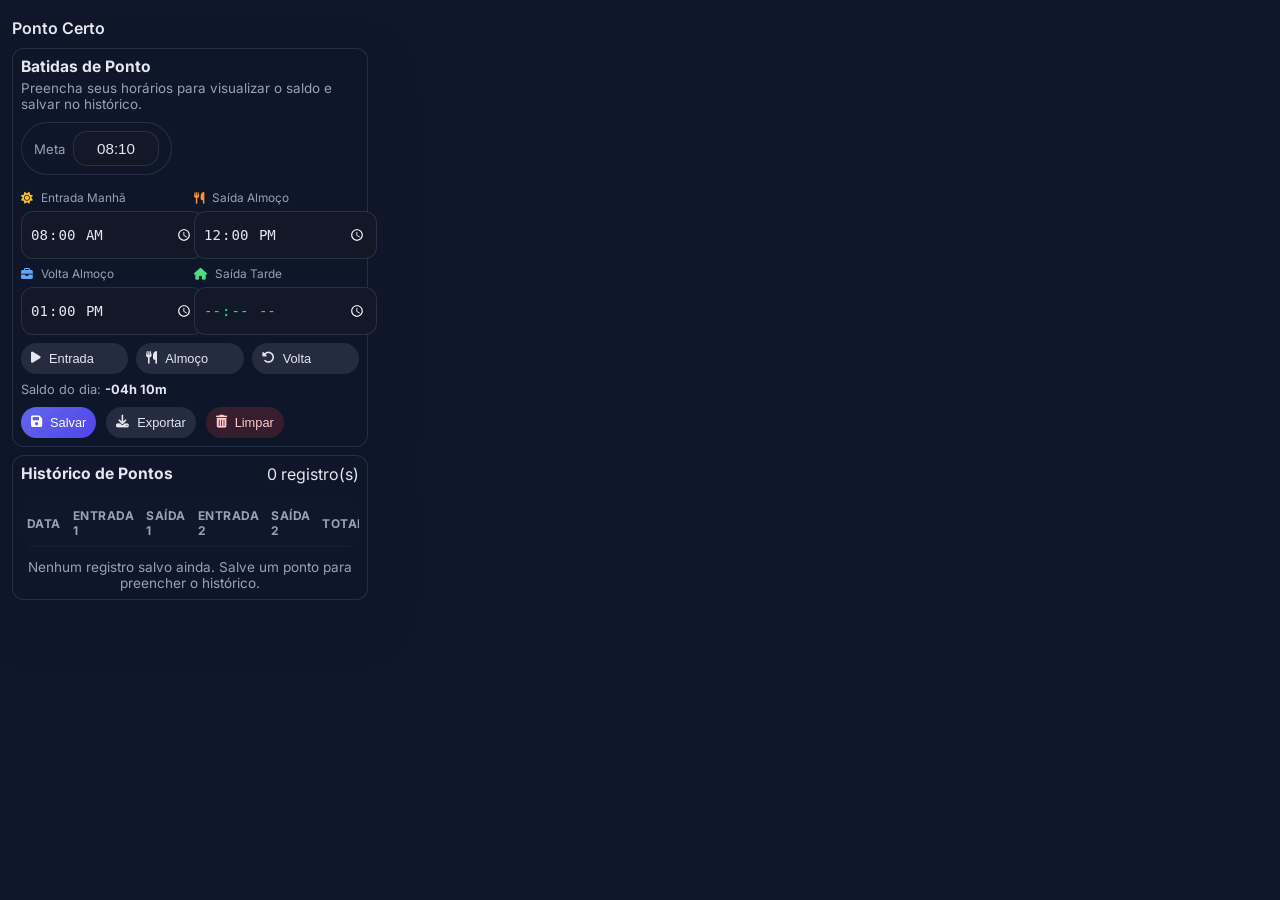
==== extension/popup/popup.html @ e66420e6 "Atualiza IDs de elementos no popup para nomenclatura mais clara e consistente; ajusta estilos para m" ====
<!DOCTYPE html>
<html lang="pt-BR" class="dark">
<head>
    <meta charset="UTF-8">
    <meta name="viewport" content="width=device-width, initial-scale=1.0">
    <title>Ponto Certo Popup</title>
    <link rel="stylesheet" href="../../shared/css/style.css">
    <link rel="stylesheet" href="popup.css">
    <link rel="stylesheet" href="https://cdnjs.cloudflare.com/ajax/libs/font-awesome/6.4.0/css/all.min.css">
</head>
<body>
    <div class="popup-shell">
        <header class="popup-header">
            <h1>Ponto Certo</h1>
        </header>

        <section class="popup-card">
            <div class="card-header">
                <div>
                    <h2>Batidas de Ponto</h2>
                    <p>Preencha seus horários para visualizar o saldo e salvar no histórico.</p>
                </div>
                <div class="field-pill">
                    <span>Meta</span>
                    <input type="text" id="input-target-work-hours" value="08:10" class="input-small">
                </div>
            </div>

            <div class="field-grid">
                <div class="field-group">
                    <label><i class="fa-solid fa-sun icon-yellow"></i> Entrada Manhã</label>
                    <input type="time" id="input-entrada-manha" class="input-field">
                </div>
                <div class="field-group">
                    <label><i class="fa-solid fa-utensils icon-orange"></i> Saída Almoço</label>
                    <input type="time" id="input-saida-almoco" class="input-field">
                </div>
                <div class="field-group">
                    <label><i class="fa-solid fa-briefcase icon-blue"></i> Volta Almoço</label>
                    <input type="time" id="input-volta-almoco" class="input-field">
                </div>
                <div class="field-group">
                    <label><i class="fa-solid fa-house icon-green"></i> Saída Tarde</label>
                    <input type="time" id="input-saida-tarde" placeholder="Automático" class="input-field input-accent">
                </div>
            </div>

            <div class="quick-actions">
                <button id="btn-entrada" type="button" class="btn-secondary"><i class="fa-solid fa-play"></i>Entrada</button>
                <button id="btn-almoco" type="button" class="btn-secondary"><i class="fa-solid fa-utensils"></i>Almoço</button>
                <button id="btn-volta" type="button" class="btn-secondary"><i class="fa-solid fa-rotate-left"></i>Volta</button>
            </div>

            <div class="action-row">
                <div class="summary-row">Saldo do dia: <strong id="hours-balance">00:00</strong></div>
                <div class="button-group">
                    <button id="btn-salvar" type="button" class="btn-primary"><i class="fa-solid fa-floppy-disk"></i>Salvar</button>
                    <button id="btn-export" type="button" class="btn-secondary"><i class="fa-solid fa-download"></i>Exportar</button>
                    <button id="btn-limpar" type="button" class="btn-danger"><i class="fa-solid fa-trash-can"></i>Limpar</button>
                </div>
            </div>
        </section>

        <section class="popup-card">
            <div class="card-header">
                <h2>Histórico de Pontos</h2>
                <span id="history-count">0 registro(s)</span>
            </div>

            <div class="table-wrapper">
                <table class="history-table">
                    <thead>
                        <tr>
                            <th>Data</th>
                            <th>Entrada 1</th>
                            <th>Saída 1</th>
                            <th>Entrada 2</th>
                            <th>Saída 2</th>
                            <th>Total</th>
                            <th>Ação</th>
                        </tr>
                    </thead>
                    <tbody id="history-table-body">
                        <!-- Populado dinamicamente -->
                    </tbody>
                </table>
            </div>
            <div id="history-empty-msg" class="empty-msg">Nenhum registro salvo ainda. Salve um ponto para preencher o histórico.</div>
        </section>

        <div id="toast-container" class="toast-container"></div>
    </div>

    <script type="module" src="app_logic.js"></script>
</body>
</html>
---- shared/css/style.css ----
@import url('https://fonts.googleapis.com/css2?family=Inter:wght@300;400;500;600;700&display=swap');

body { font-family: 'Inter', sans-serif; }
.glass { background: rgba(255, 255, 255, 0.05); backdrop-filter: blur(10px); }
.glass-light { background: rgba(255, 255, 255, 0.85); backdrop-filter: blur(10px); }
---- extension/popup/popup.css ----
:root {
  color-scheme: dark;
  --bg: #0f172a;
  --card: rgba(15, 23, 42, 0.96);
  --card-border: rgba(148, 163, 184, 0.18);
  --surface: #111827;
  --text: #e2e8f0;
  --muted: #94a3b8;
  --primary: #6366f1;
  --primary-strong: #4f46e5;
  --success: #22c55e;
  --warning: #f59e0b;
  --danger: #ef4444;
  --border: rgba(148, 163, 184, 0.18);
  --shadow: 0 20px 50px rgba(15, 23, 42, 0.35);
}

html,
body {
  margin: 0;
  min-height: 100%;
  background: var(--bg);
  color: var(--text);
  font-family: 'Inter', sans-serif;
}

body {
  width: 380px;
  box-sizing: border-box;
  padding: 12px;
}

.popup-shell {
  width: 100%;
  padding: 0;
  box-sizing: border-box;
}

.popup-header {
  display: flex;
  align-items: center;
  gap: 8px;
  margin: 6px 0 10px 0;
}

.popup-header h1 {
  margin: 0;
  font-size: 1rem;
  font-weight: 600;
}

.popup-card {
  background: var(--card);
  border: 1px solid var(--card-border);
  border-radius: 12px;
  padding: 8px;
  box-shadow: var(--shadow);
  margin-bottom: 8px;
}

.card-header {
  display: flex;
  flex-wrap: wrap;
  justify-content: space-between;
  gap: 10px;
  align-items: flex-start;
  margin-bottom: 16px;
}

.card-header h2 {
  margin: 0;
  font-size: 0.98rem;
}

.card-header p {
  margin: 4px 0 0;
  color: var(--muted);
  font-size: 0.84rem;
}

.field-pill {
  display: inline-flex;
  align-items: center;
  gap: 8px;
  background: rgba(15, 23, 42, 0.85);
  border: 1px solid var(--border);
  border-radius: 999px;
  padding: 8px 12px;
}

.field-pill span {
  color: var(--muted);
  font-size: 0.82rem;
}

.input-small {
  width: 64px;
  min-width: 64px;
  border-radius: 14px;
  border: 1px solid var(--border);
  background: var(--surface);
  color: var(--text);
  padding: 8px 10px;
  text-align: center;
  font-size: 0.95rem;
}

.field-grid {
  display: grid;
  grid-template-columns: repeat(2, minmax(0, 1fr));
  gap: 8px;
  margin-bottom: 8px;
}

.field-group {
  display: flex;
  flex-direction: column;
  gap: 6px;
}

.field-group label {
  display: inline-flex;
  align-items: center;
  gap: 8px;
  font-size: 0.74rem;
  color: var(--muted);
}

.input-field {
  width: 100%;
  border-radius: 12px;
  border: 1px solid var(--border);
  background: var(--surface);
  color: var(--text);
  padding: 6px 8px;
  font-size: 0.88rem;
  height: 34px;
}

.input-field:focus {
  outline: none;
  box-shadow: 0 0 0 2px rgba(99, 102, 241, 0.22);
  border-color: rgba(99, 102, 241, 0.4);
}

.input-accent {
  color: #34d399;
}

.icon-yellow {
  color: #fbbf24;
}

.icon-orange {
  color: #fb923c;
}

.icon-blue {
  color: #60a5fa;
}

.icon-green {
  color: #4ade80;
}

.quick-actions {
  display: grid;
  grid-template-columns: repeat(3, minmax(0, 1fr));
  gap: 8px;
  margin-bottom: 8px;
}

@media (max-width: 340px) {
  .quick-actions {
    grid-template-columns: 1fr;
  }
}

.action-row {
  display: flex;
  flex-wrap: wrap;
  justify-content: space-between;
  align-items: center;
  gap: 10px;
}

.button-group {
  display: flex;
  flex-wrap: wrap;
  gap: 10px;
}

button {
  border: 0;
  cursor: pointer;
  border-radius: 16px;
  font-size: 0.8rem;
  display: inline-flex;
  align-items: center;
  gap: 8px;
  padding: 8px 10px;
}

.btn-primary {
  background: linear-gradient(135deg, var(--primary), var(--primary-strong));
  color: white;
}

.btn-secondary {
  background: rgba(148, 163, 184, 0.16);
  color: var(--text);
}

.btn-danger {
  background: rgba(239, 68, 68, 0.18);
  color: #fecaca;
}

.btn-primary:hover,
.btn-secondary:hover,
.btn-danger:hover {
  opacity: 0.95;
}

.summary-row {
  color: var(--muted);
  font-size: 0.8rem;
}

.summary-row strong {
  color: var(--text);
}

.table-wrapper {
  overflow-x: auto;
  border-radius: 12px;
  margin-top: 6px;
}

.history-table {
  width: 100%;
  border-collapse: collapse;
  min-width: 100%;
}

.history-table th,
.history-table td {
  padding: 8px 6px;
  border-bottom: 1px solid rgba(148, 163, 184, 0.08);
  text-align: left;
  font-size: 0.75rem;
}

.history-table thead {
  background: rgba(15, 23, 42, 0.96);
}

.history-table th {
  color: var(--muted);
  text-transform: uppercase;
  letter-spacing: 0.04em;
}

.history-table tbody tr:hover {
  background: rgba(71, 85, 105, 0.14);
}

.delete-button {
  background: transparent;
  color: #fca5a5;
  padding: 8px;
  border-radius: 12px;
}

.empty-msg {
  margin-top: 12px;
  color: var(--muted);
  font-size: 0.85rem;
  text-align: center;
}

.hidden {
  display: none !important;
}

.toast-container {
  position: fixed;
  right: 16px;
  bottom: 16px;
  display: flex;
  flex-direction: column;
  gap: 10px;
  z-index: 999;
  pointer-events: none;
}

.toast {
  display: inline-flex;
  align-items: center;
  gap: 8px;
  background: rgba(15, 23, 42, 0.95);
  border: 1px solid rgba(148, 163, 184, 0.16);
  padding: 12px 14px;
  border-radius: 18px;
  color: var(--text);
  transform: translateY(10px);
  opacity: 0;
  transition: opacity 170ms ease, transform 170ms ease;
}

.toast-show {
  opacity: 1;
  transform: translateY(0);
}

.toast-icon {
  color: var(--primary);
}
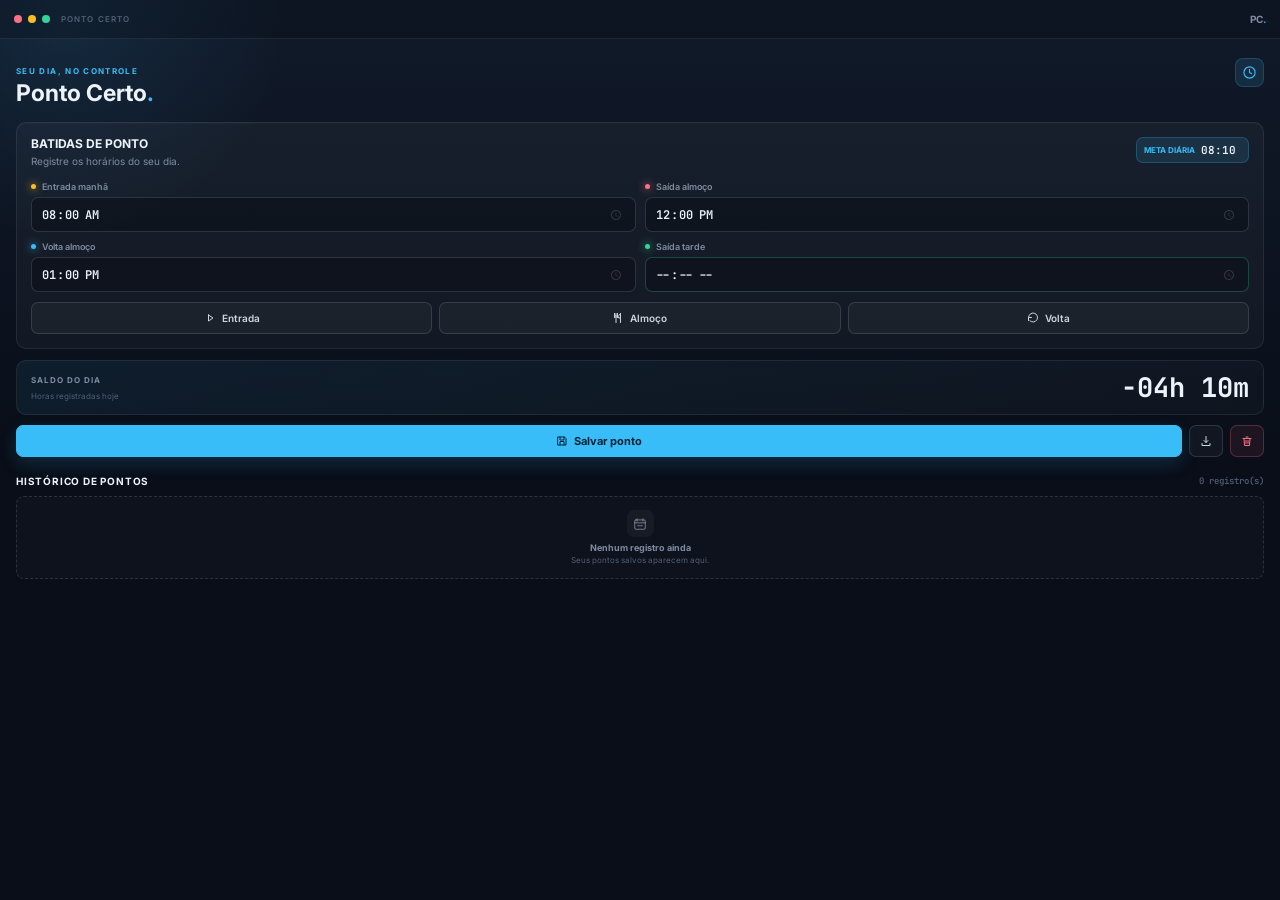
==== commit e35eb842: ""style(popup): redesenha interface do popup com tema escuro moderno - Moderniza tipografia utilizand" ====
--- a/extension/popup/popup.html
+++ b/extension/popup/popup.html
@@ -1,96 +1,95 @@
 <!DOCTYPE html>
 <html lang="pt-BR" class="dark">
 <head>
-    <meta charset="UTF-8">
-    <meta name="viewport" content="width=device-width, initial-scale=1.0">
-    <title>Ponto Certo Popup</title>
-    <link rel="stylesheet" href="../../shared/css/style.css">
-    <link rel="stylesheet" href="popup.css">
-    <link rel="stylesheet" href="https://cdnjs.cloudflare.com/ajax/libs/font-awesome/6.4.0/css/all.min.css">
+  <meta charset="UTF-8">
+  <meta name="viewport" content="width=device-width, initial-scale=1.0">
+  <title>Ponto Certo Popup</title>
+  <link rel="stylesheet" href="popup.css">
 </head>
 <body>
-    <div class="popup-shell">
-        <header class="popup-header">
-            <h1>Ponto Certo</h1>
-        </header>
-
-        <section class="popup-card">
-            <div class="card-header">
-                <div>
-                    <h2>Batidas de Ponto</h2>
-                    <p>Preencha seus horários para visualizar o saldo e salvar no histórico.</p>
-                </div>
-                <div class="field-pill">
-                    <span>Meta</span>
-                    <input type="text" id="input-target-work-hours" value="08:10" class="input-small">
-                </div>
-            </div>
-
-            <div class="field-grid">
-                <div class="field-group">
-                    <label><i class="fa-solid fa-sun icon-yellow"></i> Entrada Manhã</label>
-                    <input type="time" id="input-entrada-manha" class="input-field">
-                </div>
-                <div class="field-group">
-                    <label><i class="fa-solid fa-utensils icon-orange"></i> Saída Almoço</label>
-                    <input type="time" id="input-saida-almoco" class="input-field">
-                </div>
-                <div class="field-group">
-                    <label><i class="fa-solid fa-briefcase icon-blue"></i> Volta Almoço</label>
-                    <input type="time" id="input-volta-almoco" class="input-field">
-                </div>
-                <div class="field-group">
-                    <label><i class="fa-solid fa-house icon-green"></i> Saída Tarde</label>
-                    <input type="time" id="input-saida-tarde" placeholder="Automático" class="input-field input-accent">
-                </div>
-            </div>
-
-            <div class="quick-actions">
-                <button id="btn-entrada" type="button" class="btn-secondary"><i class="fa-solid fa-play"></i>Entrada</button>
-                <button id="btn-almoco" type="button" class="btn-secondary"><i class="fa-solid fa-utensils"></i>Almoço</button>
-                <button id="btn-volta" type="button" class="btn-secondary"><i class="fa-solid fa-rotate-left"></i>Volta</button>
-            </div>
-
-            <div class="action-row">
-                <div class="summary-row">Saldo do dia: <strong id="hours-balance">00:00</strong></div>
-                <div class="button-group">
-                    <button id="btn-salvar" type="button" class="btn-primary"><i class="fa-solid fa-floppy-disk"></i>Salvar</button>
-                    <button id="btn-export" type="button" class="btn-secondary"><i class="fa-solid fa-download"></i>Exportar</button>
-                    <button id="btn-limpar" type="button" class="btn-danger"><i class="fa-solid fa-trash-can"></i>Limpar</button>
-                </div>
-            </div>
-        </section>
-
-        <section class="popup-card">
-            <div class="card-header">
-                <h2>Histórico de Pontos</h2>
-                <span id="history-count">0 registro(s)</span>
-            </div>
-
-            <div class="table-wrapper">
-                <table class="history-table">
-                    <thead>
-                        <tr>
-                            <th>Data</th>
-                            <th>Entrada 1</th>
-                            <th>Saída 1</th>
-                            <th>Entrada 2</th>
-                            <th>Saída 2</th>
-                            <th>Total</th>
-                            <th>Ação</th>
-                        </tr>
-                    </thead>
-                    <tbody id="history-table-body">
-                        <!-- Populado dinamicamente -->
-                    </tbody>
-                </table>
-            </div>
-            <div id="history-empty-msg" class="empty-msg">Nenhum registro salvo ainda. Salve um ponto para preencher o histórico.</div>
-        </section>
-
-        <div id="toast-container" class="toast-container"></div>
+  <div class="popup-shell">
+    <div class="window-bar" aria-hidden="true">
+      <span class="window-dot dot-red"></span><span class="window-dot dot-amber"></span><span class="window-dot dot-green"></span>
+      <span class="window-caption">PONTO CERTO</span>
+      <span class="window-mark">PC<span class="mark-dot">.</span></span>
     </div>
 
-    <script type="module" src="app_logic.js"></script>
+    <div class="popup-content">
+      <header class="popup-header">
+        <div>
+          <span class="eyebrow">SEU DIA, NO CONTROLE</span>
+          <h1>Ponto Certo<span class="heading-period">.</span></h1>
+        </div>
+        <span class="header-symbol" aria-hidden="true"><svg viewBox="0 0 24 24" fill="none" stroke="currentColor" stroke-width="1.8" stroke-linecap="round" stroke-linejoin="round"><circle cx="12" cy="12" r="9"/><path d="M12 7v5l3.5 2"/></svg></span>
+      </header>
+
+      <section class="popup-card" aria-labelledby="punch-title">
+        <div class="card-header">
+          <div>
+            <h2 id="punch-title">Batidas de ponto</h2>
+            <p>Registre os horários do seu dia.</p>
+          </div>
+          <label class="field-pill" for="input-target-work-hours">
+            <span>Meta diária</span>
+            <input type="text" id="input-target-work-hours" value="08:10" class="input-small" inputmode="numeric" aria-label="Meta diária em horas e minutos">
+          </label>
+        </div>
+
+        <div class="field-grid">
+          <div class="field-group">
+            <label for="input-entrada-manha"><span class="field-indicator indicator-amber"></span>Entrada manhã</label>
+            <input type="time" id="input-entrada-manha" class="input-field">
+          </div>
+          <div class="field-group">
+            <label for="input-saida-almoco"><span class="field-indicator indicator-coral"></span>Saída almoço</label>
+            <input type="time" id="input-saida-almoco" class="input-field">
+          </div>
+          <div class="field-group">
+            <label for="input-volta-almoco"><span class="field-indicator indicator-blue"></span>Volta almoço</label>
+            <input type="time" id="input-volta-almoco" class="input-field">
+          </div>
+          <div class="field-group">
+            <label for="input-saida-tarde"><span class="field-indicator indicator-green"></span>Saída tarde</label>
+            <input type="time" id="input-saida-tarde" placeholder="Automático" class="input-field input-accent">
+          </div>
+        </div>
+
+        <div class="quick-actions" aria-label="Registrar horário atual">
+          <button id="btn-entrada" type="button" class="btn-secondary"><svg viewBox="0 0 24 24" fill="none" stroke="currentColor" stroke-width="2" stroke-linecap="round" stroke-linejoin="round" aria-hidden="true"><path d="m9 6 9 6-9 6V6Z"/></svg>Entrada</button>
+          <button id="btn-almoco" type="button" class="btn-secondary"><svg viewBox="0 0 24 24" fill="none" stroke="currentColor" stroke-width="2" stroke-linecap="round" stroke-linejoin="round" aria-hidden="true"><path d="M5 3v8M8 3v8M11 3v8M5 8h6M8 11v10M17 3v18M17 3c-3 2-4 5-4 9h4"/></svg>Almoço</button>
+          <button id="btn-volta" type="button" class="btn-secondary"><svg viewBox="0 0 24 24" fill="none" stroke="currentColor" stroke-width="2" stroke-linecap="round" stroke-linejoin="round" aria-hidden="true"><path d="M3 11a9 9 0 1 1 2.6 6.4M3 17v-6h6"/></svg>Volta</button>
+        </div>
+      </section>
+
+      <div class="action-row">
+        <div class="summary-row"><span>SALDO DO DIA</span><strong id="hours-balance">00:00</strong><span class="balance-caption">Horas registradas hoje</span></div>
+        <div class="button-group">
+          <button id="btn-salvar" type="button" class="btn-primary"><svg viewBox="0 0 24 24" fill="none" stroke="currentColor" stroke-width="2" stroke-linecap="round" stroke-linejoin="round" aria-hidden="true"><path d="M4 4h13l3 3v13H4zM8 4v6h8V4M8 20v-7h8v7"/></svg>Salvar ponto</button>
+          <button id="btn-export" type="button" class="btn-secondary" title="Exportar histórico" aria-label="Exportar histórico"><svg viewBox="0 0 24 24" fill="none" stroke="currentColor" stroke-width="2" stroke-linecap="round" stroke-linejoin="round" aria-hidden="true"><path d="M12 3v12m-4-4 4 4 4-4M4 17v4h16v-4"/></svg></button>
+          <button id="btn-limpar" type="button" class="btn-danger" title="Limpar horários" aria-label="Limpar horários"><svg viewBox="0 0 24 24" fill="none" stroke="currentColor" stroke-width="2" stroke-linecap="round" stroke-linejoin="round" aria-hidden="true"><path d="M4 7h16M10 4h4m-8 3 1 14h10l1-14M10 11v6m4-6v6"/></svg></button>
+        </div>
+      </div>
+
+      <section class="history-section" aria-labelledby="history-title">
+        <div class="card-header history-header">
+          <h2 id="history-title">Histórico de pontos</h2>
+          <span id="history-count">0 registro(s)</span>
+        </div>
+        <div class="table-wrapper">
+          <table class="history-table">
+            <thead><tr><th>Data</th><th>Entrada 1</th><th>Saída 1</th><th>Entrada 2</th><th>Saída 2</th><th>Total</th><th>Ação</th></tr></thead>
+            <tbody id="history-table-body"><!-- Populado dinamicamente --></tbody>
+          </table>
+        </div>
+        <div id="history-empty-msg" class="empty-msg">
+          <span class="empty-icon" aria-hidden="true"><svg viewBox="0 0 24 24" fill="none" stroke="currentColor" stroke-width="1.5" stroke-linecap="round" stroke-linejoin="round"><rect x="3" y="5" width="18" height="16" rx="2"/><path d="M7 3v4M17 3v4M3 10h18M8 15h8"/></svg></span>
+          <strong>Nenhum registro ainda</strong>
+          <span>Seus pontos salvos aparecem aqui.</span>
+        </div>
+      </section>
+    </div>
+    <div id="toast-container" class="toast-container" role="status" aria-live="polite"></div>
+  </div>
+  <script type="module" src="app_logic.js"></script>
 </body>
-</html>
+</html>
--- a/extension/popup/popup.css
+++ b/extension/popup/popup.css
@@ -1,318 +1,149 @@
+@import url("https://fonts.googleapis.com/css2?family=Inter:wght@400;500;600;700&family=JetBrains+Mono:wght@500;600;700&display=swap");
+
 :root {
+  --bg: #090e18;
+  --surface: #101827;
+  --surface-raised: #172133;
+  --surface-soft: rgba(255, 255, 255, 0.035);
+  --line: rgba(148, 163, 184, 0.13);
+  --line-strong: rgba(148, 163, 184, 0.22);
+  --text: #edf3fa;
+  --muted: #7f8ca2;
+  --subtle: #526077;
+  --blue: #38bdf8;
+  --blue-soft: rgba(56, 189, 248, 0.12);
+  --green: #34d399;
+  --amber: #fbbf24;
+  --coral: #fb7185;
+  --danger: #fb7185;
   color-scheme: dark;
-  --bg: #0f172a;
-  --card: rgba(15, 23, 42, 0.96);
-  --card-border: rgba(148, 163, 184, 0.18);
-  --surface: #111827;
-  --text: #e2e8f0;
-  --muted: #94a3b8;
-  --primary: #6366f1;
-  --primary-strong: #4f46e5;
-  --success: #22c55e;
-  --warning: #f59e0b;
-  --danger: #ef4444;
-  --border: rgba(148, 163, 184, 0.18);
-  --shadow: 0 20px 50px rgba(15, 23, 42, 0.35);
 }
 
-html,
+* { box-sizing: border-box; }
+
+html, body { margin: 0; width: 100%; min-width: 360px; min-height: 100%; }
+
 body {
-  margin: 0;
-  min-height: 100%;
+  font-family: "Inter", sans-serif;
+  color: var(--text);
   background: var(--bg);
-  color: var(--text);
-  font-family: 'Inter', sans-serif;
+  -webkit-font-smoothing: antialiased;
 }
 
-body {
-  width: 380px;
-  box-sizing: border-box;
-  padding: 12px;
+button, input { font: inherit; }
+button { cursor: pointer; }
+
+.popup-shell {
+  position: relative;
+  min-height: 100vh;
+  overflow: hidden;
+  background:
+    radial-gradient(400px circle at 5% 2%, rgba(56, 189, 248, 0.1), transparent 55%),
+    linear-gradient(180deg, #111a2a 0%, var(--bg) 52%);
 }
 
-.popup-shell {
-  width: 100%;
-  padding: 0;
-  box-sizing: border-box;
+.window-bar {
+  height: 39px;
+  display: flex;
+  align-items: center;
+  gap: 6px;
+  padding: 0 14px;
+  border-bottom: 1px solid var(--line);
+  background: rgba(5, 9, 16, 0.28);
 }
 
-.popup-header {
-  display: flex;
-  align-items: center;
-  gap: 8px;
-  margin: 6px 0 10px 0;
+.window-dot { width: 8px; height: 8px; border-radius: 50%; }
+.dot-red { background: var(--coral); }
+.dot-amber { background: var(--amber); }
+.dot-green { background: var(--green); }
+.window-caption { margin-left: 5px; color: var(--subtle); font: 600 8px/1 "Inter", sans-serif; letter-spacing: 0.14em; }
+.window-mark { margin-left: auto; color: var(--muted); font: 700 10px/1 "Inter", sans-serif; }
+.mark-dot, .heading-period { color: var(--blue); }
+
+.popup-content { padding: 19px 16px 17px; }
+
+.popup-header { display: flex; align-items: flex-start; justify-content: space-between; margin-bottom: 17px; }
+.eyebrow { color: var(--blue); font-size: 8px; font-weight: 700; letter-spacing: 0.17em; }
+.popup-header h1 { margin: 4px 0 0; font-size: 23px; line-height: 1; letter-spacing: 0; }
+.header-symbol { display: grid; place-items: center; width: 29px; height: 29px; color: var(--blue); border: 1px solid rgba(56, 189, 248, 0.2); border-radius: 8px; background: var(--blue-soft); }
+.header-symbol svg { width: 15px; height: 15px; }
+
+.popup-card {
+  padding: 14px;
+  border: 1px solid var(--line);
+  border-radius: 10px;
+  background: var(--surface-soft);
+  box-shadow: inset 0 1px rgba(255, 255, 255, 0.025);
 }
 
-.popup-header h1 {
-  margin: 0;
-  font-size: 1rem;
-  font-weight: 600;
-}
+.card-header { display: flex; justify-content: space-between; align-items: flex-start; gap: 12px; }
+.card-header h2 { margin: 0; font-size: 12px; line-height: 1.2; letter-spacing: 0; text-transform: uppercase; }
+.card-header p { margin: 4px 0 0; color: var(--muted); font-size: 10px; }
 
-.popup-card {
-  background: var(--card);
-  border: 1px solid var(--card-border);
-  border-radius: 12px;
-  padding: 8px;
-  box-shadow: var(--shadow);
-  margin-bottom: 8px;
-}
+.field-pill { display: grid; grid-template-columns: auto auto; align-items: center; gap: 6px; padding: 5px 7px; border: 1px solid rgba(56, 189, 248, 0.24); border-radius: 7px; background: var(--blue-soft); }
+.field-pill span { color: var(--blue); font-size: 8px; font-weight: 700; text-transform: uppercase; }
+.input-small { width: 40px; padding: 0; border: 0; outline: 0; color: var(--text); background: transparent; font: 600 11px/1 "JetBrains Mono", monospace; }
 
-.card-header {
-  display: flex;
-  flex-wrap: wrap;
-  justify-content: space-between;
-  gap: 10px;
-  align-items: flex-start;
-  margin-bottom: 16px;
-}
-
-.card-header h2 {
-  margin: 0;
-  font-size: 0.98rem;
-}
-
-.card-header p {
-  margin: 4px 0 0;
-  color: var(--muted);
-  font-size: 0.84rem;
-}
-
-.field-pill {
-  display: inline-flex;
-  align-items: center;
-  gap: 8px;
-  background: rgba(15, 23, 42, 0.85);
-  border: 1px solid var(--border);
-  border-radius: 999px;
-  padding: 8px 12px;
-}
-
-.field-pill span {
-  color: var(--muted);
-  font-size: 0.82rem;
-}
-
-.input-small {
-  width: 64px;
-  min-width: 64px;
-  border-radius: 14px;
-  border: 1px solid var(--border);
-  background: var(--surface);
-  color: var(--text);
-  padding: 8px 10px;
-  text-align: center;
-  font-size: 0.95rem;
-}
-
-.field-grid {
-  display: grid;
-  grid-template-columns: repeat(2, minmax(0, 1fr));
-  gap: 8px;
-  margin-bottom: 8px;
-}
-
-.field-group {
-  display: flex;
-  flex-direction: column;
-  gap: 6px;
-}
-
-.field-group label {
-  display: inline-flex;
-  align-items: center;
-  gap: 8px;
-  font-size: 0.74rem;
-  color: var(--muted);
-}
+.field-grid { display: grid; grid-template-columns: 1fr 1fr; gap: 9px; margin-top: 14px; }
+.field-group label { display: flex; align-items: center; gap: 6px; margin-bottom: 5px; color: var(--muted); font-size: 9px; font-weight: 600; }
+.field-indicator { width: 5px; height: 5px; border-radius: 50%; box-shadow: 0 0 8px currentColor; }
+.indicator-amber { color: var(--amber); background: currentColor; }
+.indicator-coral { color: var(--coral); background: currentColor; }
+.indicator-blue { color: var(--blue); background: currentColor; }
+.indicator-green { color: var(--green); background: currentColor; }
 
 .input-field {
   width: 100%;
-  border-radius: 12px;
-  border: 1px solid var(--border);
-  background: var(--surface);
+  height: 35px;
+  padding: 7px 9px;
+  border: 1px solid var(--line-strong);
+  border-radius: 7px;
+  outline: none;
   color: var(--text);
-  padding: 6px 8px;
-  font-size: 0.88rem;
-  height: 34px;
+  background: rgba(3, 7, 14, 0.34);
+  font: 600 12px/1 "JetBrains Mono", monospace;
+  transition: border-color 140ms ease, box-shadow 140ms ease, background 140ms ease;
 }
 
-.input-field:focus {
-  outline: none;
-  box-shadow: 0 0 0 2px rgba(99, 102, 241, 0.22);
-  border-color: rgba(99, 102, 241, 0.4);
-}
+.input-field:focus { border-color: rgba(56, 189, 248, 0.65); background: rgba(56, 189, 248, 0.05); box-shadow: 0 0 0 3px rgba(56, 189, 248, 0.1); }
+.input-accent { border-color: rgba(52, 211, 153, 0.28); }
+.input-field::-webkit-calendar-picker-indicator { filter: invert(0.7); opacity: 0.6; }
 
-.input-accent {
-  color: #34d399;
-}
+.quick-actions { display: grid; grid-template-columns: repeat(3, 1fr); gap: 7px; margin-top: 10px; }
+button { display: inline-flex; align-items: center; justify-content: center; gap: 6px; min-height: 32px; border-radius: 7px; transition: transform 120ms ease, border-color 120ms ease, background 120ms ease; }
+button:active { transform: translateY(1px); }
+button:focus-visible { outline: 2px solid var(--blue); outline-offset: 2px; }
+button svg { width: 12px; height: 12px; flex: none; }
+.btn-secondary { border: 1px solid var(--line-strong); color: #cbd5e1; background: rgba(255, 255, 255, 0.035); font-size: 10px; font-weight: 600; }
+.btn-secondary:hover { border-color: rgba(56, 189, 248, 0.4); background: rgba(56, 189, 248, 0.08); }
 
-.icon-yellow {
-  color: #fbbf24;
-}
+.action-row { display: grid; grid-template-columns: 1fr; gap: 10px; margin: 11px 0 17px; }
+.summary-row { display: grid; grid-template-columns: 1fr auto; align-items: end; padding: 13px 14px; border: 1px solid var(--line); border-radius: 10px; background: linear-gradient(135deg, rgba(56, 189, 248, 0.08), rgba(255, 255, 255, 0.025)); }
+.summary-row > span:first-child { align-self: center; color: var(--muted); font-size: 8px; font-weight: 700; letter-spacing: 0.13em; }
+.summary-row strong { grid-row: span 2; color: var(--text); font: 700 27px/1 "JetBrains Mono", monospace; letter-spacing: 0; }
+.balance-caption { color: var(--subtle); font-size: 8px; margin-top: 3px; }
+.button-group { display: grid; grid-template-columns: 1fr 34px 34px; gap: 7px; }
+.btn-primary { border: 1px solid var(--blue); color: #062238; background: var(--blue); font-size: 11px; font-weight: 700; box-shadow: 0 7px 18px rgba(56, 189, 248, 0.16); }
+.btn-primary:hover { background: #67d0fb; }
+.btn-danger { border: 1px solid rgba(251, 113, 133, 0.25); color: var(--danger); background: rgba(251, 113, 133, 0.08); }
+.btn-danger:hover { background: rgba(251, 113, 133, 0.15); }
 
-.icon-orange {
-  color: #fb923c;
-}
+.history-section { padding-top: 1px; }
+.history-header { align-items: center; margin-bottom: 9px; }
+.history-header h2 { font-size: 10px; letter-spacing: 0.08em; }
+.history-header span { color: var(--subtle); font: 500 9px/1 "JetBrains Mono", monospace; }
+.table-wrapper { max-width: 100%; overflow-x: auto; border-radius: 7px; }
+.history-table { width: 100%; border-collapse: collapse; font-size: 9px; }
+.history-table th, .history-table td { padding: 7px 5px; border-bottom: 1px solid var(--line); text-align: left; white-space: nowrap; }
+.history-table th { color: var(--subtle); font-weight: 600; }
+.history-table td { color: var(--muted); font-family: "JetBrains Mono", monospace; }
+.history-table tbody:empty, .history-table:has(tbody:empty) thead { display: none; }
 
-.icon-blue {
-  color: #60a5fa;
-}
+.empty-msg { display: flex; flex-direction: column; align-items: center; padding: 13px; border: 1px dashed var(--line-strong); border-radius: 8px; color: var(--subtle); background: rgba(255, 255, 255, 0.018); text-align: center; }
+.empty-icon { display: grid; place-items: center; width: 27px; height: 27px; margin-bottom: 5px; border-radius: 7px; color: var(--muted); background: rgba(255, 255, 255, 0.04); }
+.empty-icon svg { width: 14px; height: 14px; }
+.empty-msg strong { color: var(--muted); font-size: 9px; }
+.empty-msg > span:last-child { margin-top: 2px; font-size: 8px; }
+.toast-container { position: fixed; z-index: 10; right: 12px; bottom: 12px; left: 12px; }
 
-.icon-green {
-  color: #4ade80;
-}
-
-.quick-actions {
-  display: grid;
-  grid-template-columns: repeat(3, minmax(0, 1fr));
-  gap: 8px;
-  margin-bottom: 8px;
-}
-
-@media (max-width: 340px) {
-  .quick-actions {
-    grid-template-columns: 1fr;
-  }
-}
-
-.action-row {
-  display: flex;
-  flex-wrap: wrap;
-  justify-content: space-between;
-  align-items: center;
-  gap: 10px;
-}
-
-.button-group {
-  display: flex;
-  flex-wrap: wrap;
-  gap: 10px;
-}
-
-button {
-  border: 0;
-  cursor: pointer;
-  border-radius: 16px;
-  font-size: 0.8rem;
-  display: inline-flex;
-  align-items: center;
-  gap: 8px;
-  padding: 8px 10px;
-}
-
-.btn-primary {
-  background: linear-gradient(135deg, var(--primary), var(--primary-strong));
-  color: white;
-}
-
-.btn-secondary {
-  background: rgba(148, 163, 184, 0.16);
-  color: var(--text);
-}
-
-.btn-danger {
-  background: rgba(239, 68, 68, 0.18);
-  color: #fecaca;
-}
-
-.btn-primary:hover,
-.btn-secondary:hover,
-.btn-danger:hover {
-  opacity: 0.95;
-}
-
-.summary-row {
-  color: var(--muted);
-  font-size: 0.8rem;
-}
-
-.summary-row strong {
-  color: var(--text);
-}
-
-.table-wrapper {
-  overflow-x: auto;
-  border-radius: 12px;
-  margin-top: 6px;
-}
-
-.history-table {
-  width: 100%;
-  border-collapse: collapse;
-  min-width: 100%;
-}
-
-.history-table th,
-.history-table td {
-  padding: 8px 6px;
-  border-bottom: 1px solid rgba(148, 163, 184, 0.08);
-  text-align: left;
-  font-size: 0.75rem;
-}
-
-.history-table thead {
-  background: rgba(15, 23, 42, 0.96);
-}
-
-.history-table th {
-  color: var(--muted);
-  text-transform: uppercase;
-  letter-spacing: 0.04em;
-}
-
-.history-table tbody tr:hover {
-  background: rgba(71, 85, 105, 0.14);
-}
-
-.delete-button {
-  background: transparent;
-  color: #fca5a5;
-  padding: 8px;
-  border-radius: 12px;
-}
-
-.empty-msg {
-  margin-top: 12px;
-  color: var(--muted);
-  font-size: 0.85rem;
-  text-align: center;
-}
-
-.hidden {
-  display: none !important;
-}
-
-.toast-container {
-  position: fixed;
-  right: 16px;
-  bottom: 16px;
-  display: flex;
-  flex-direction: column;
-  gap: 10px;
-  z-index: 999;
-  pointer-events: none;
-}
-
-.toast {
-  display: inline-flex;
-  align-items: center;
-  gap: 8px;
-  background: rgba(15, 23, 42, 0.95);
-  border: 1px solid rgba(148, 163, 184, 0.16);
-  padding: 12px 14px;
-  border-radius: 18px;
-  color: var(--text);
-  transform: translateY(10px);
-  opacity: 0;
-  transition: opacity 170ms ease, transform 170ms ease;
-}
-
-.toast-show {
-  opacity: 1;
-  transform: translateY(0);
-}
-
-.toast-icon {
-  color: var(--primary);
-}
+@media (prefers-reduced-motion: reduce) { * { scroll-behavior: auto !important; transition: none !important; } }
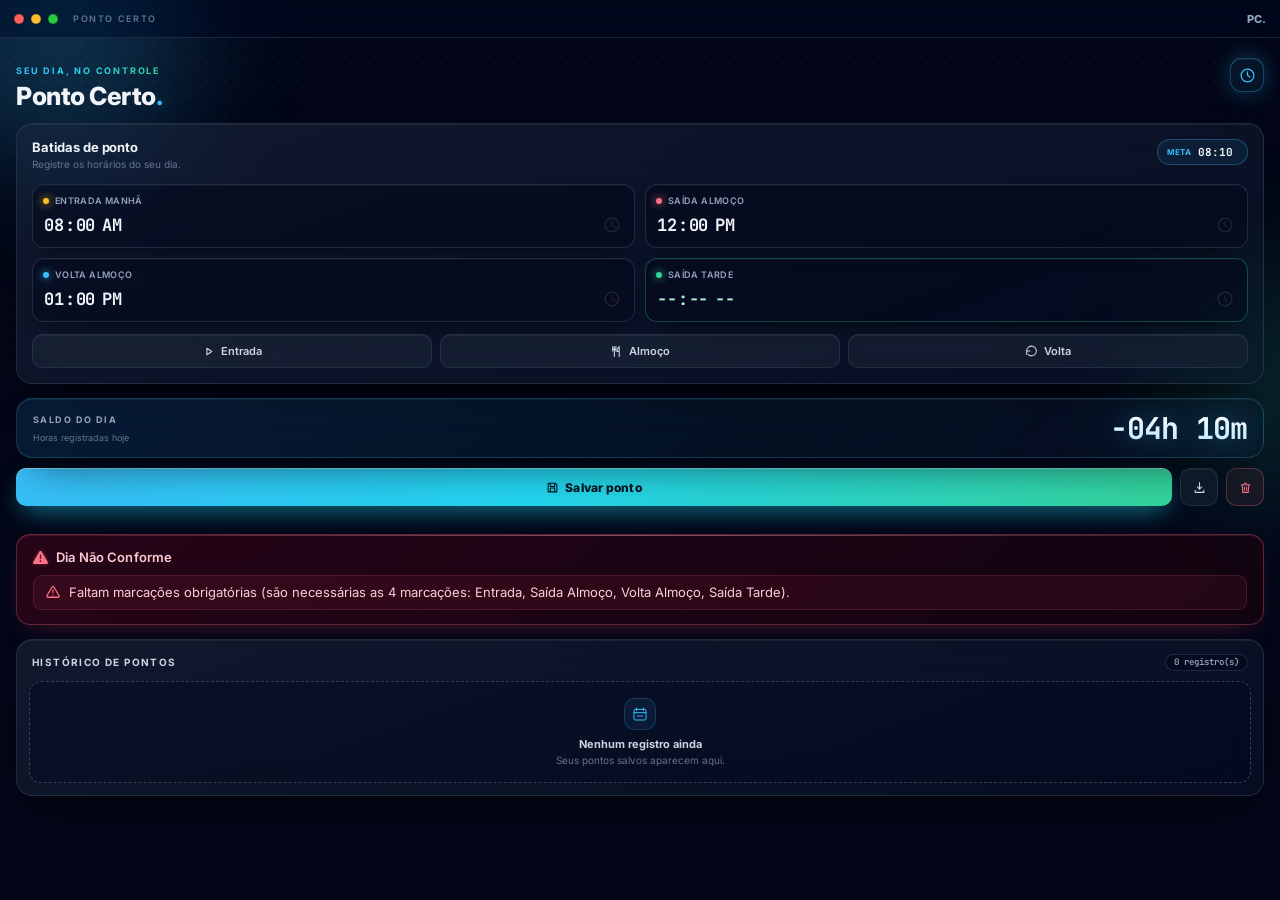
==== commit b42a74fe: "feat: implementa regras de negocio de ponto, ajustes de UI em glassmorphic e meta padrao de 08:00" ====
--- a/extension/popup/popup.html
+++ b/extension/popup/popup.html
@@ -4,10 +4,14 @@
   <meta charset="UTF-8">
   <meta name="viewport" content="width=device-width, initial-scale=1.0">
   <title>Ponto Certo Popup</title>
+  <link rel="stylesheet" href="https://cdnjs.cloudflare.com/ajax/libs/font-awesome/6.5.2/css/all.min.css">
   <link rel="stylesheet" href="popup.css">
 </head>
 <body>
   <div class="popup-shell">
+    <div class="aurora aurora-a" aria-hidden="true"></div>
+    <div class="aurora aurora-b" aria-hidden="true"></div>
+
     <div class="window-bar" aria-hidden="true">
       <span class="window-dot dot-red"></span><span class="window-dot dot-amber"></span><span class="window-dot dot-green"></span>
       <span class="window-caption">PONTO CERTO</span>
@@ -23,32 +27,32 @@
         <span class="header-symbol" aria-hidden="true"><svg viewBox="0 0 24 24" fill="none" stroke="currentColor" stroke-width="1.8" stroke-linecap="round" stroke-linejoin="round"><circle cx="12" cy="12" r="9"/><path d="M12 7v5l3.5 2"/></svg></span>
       </header>
 
-      <section class="popup-card" aria-labelledby="punch-title">
+      <section class="glass-card popup-card" aria-labelledby="punch-title">
         <div class="card-header">
           <div>
             <h2 id="punch-title">Batidas de ponto</h2>
             <p>Registre os horários do seu dia.</p>
           </div>
           <label class="field-pill" for="input-target-work-hours">
-            <span>Meta diária</span>
+            <span>Meta</span>
             <input type="text" id="input-target-work-hours" value="08:10" class="input-small" inputmode="numeric" aria-label="Meta diária em horas e minutos">
           </label>
         </div>
 
         <div class="field-grid">
-          <div class="field-group">
+          <div class="field-group float-tile">
             <label for="input-entrada-manha"><span class="field-indicator indicator-amber"></span>Entrada manhã</label>
             <input type="time" id="input-entrada-manha" class="input-field">
           </div>
-          <div class="field-group">
+          <div class="field-group float-tile">
             <label for="input-saida-almoco"><span class="field-indicator indicator-coral"></span>Saída almoço</label>
             <input type="time" id="input-saida-almoco" class="input-field">
           </div>
-          <div class="field-group">
+          <div class="field-group float-tile">
             <label for="input-volta-almoco"><span class="field-indicator indicator-blue"></span>Volta almoço</label>
             <input type="time" id="input-volta-almoco" class="input-field">
           </div>
-          <div class="field-group">
+          <div class="field-group float-tile tile-accent">
             <label for="input-saida-tarde"><span class="field-indicator indicator-green"></span>Saída tarde</label>
             <input type="time" id="input-saida-tarde" placeholder="Automático" class="input-field input-accent">
           </div>
@@ -62,15 +66,24 @@
       </section>
 
       <div class="action-row">
-        <div class="summary-row"><span>SALDO DO DIA</span><strong id="hours-balance">00:00</strong><span class="balance-caption">Horas registradas hoje</span></div>
+        <div class="glass-card summary-row">
+          <span>SALDO DO DIA</span>
+          <strong id="hours-balance">00:00</strong>
+          <span class="balance-caption">Horas registradas hoje</span>
+        </div>
         <div class="button-group">
           <button id="btn-salvar" type="button" class="btn-primary"><svg viewBox="0 0 24 24" fill="none" stroke="currentColor" stroke-width="2" stroke-linecap="round" stroke-linejoin="round" aria-hidden="true"><path d="M4 4h13l3 3v13H4zM8 4v6h8V4M8 20v-7h8v7"/></svg>Salvar ponto</button>
-          <button id="btn-export" type="button" class="btn-secondary" title="Exportar histórico" aria-label="Exportar histórico"><svg viewBox="0 0 24 24" fill="none" stroke="currentColor" stroke-width="2" stroke-linecap="round" stroke-linejoin="round" aria-hidden="true"><path d="M12 3v12m-4-4 4 4 4-4M4 17v4h16v-4"/></svg></button>
-          <button id="btn-limpar" type="button" class="btn-danger" title="Limpar horários" aria-label="Limpar horários"><svg viewBox="0 0 24 24" fill="none" stroke="currentColor" stroke-width="2" stroke-linecap="round" stroke-linejoin="round" aria-hidden="true"><path d="M4 7h16M10 4h4m-8 3 1 14h10l1-14M10 11v6m4-6v6"/></svg></button>
+          <button id="btn-export" type="button" class="btn-secondary btn-icon" title="Exportar histórico" aria-label="Exportar histórico"><svg viewBox="0 0 24 24" fill="none" stroke="currentColor" stroke-width="2" stroke-linecap="round" stroke-linejoin="round" aria-hidden="true"><path d="M12 3v12m-4-4 4 4 4-4M4 17v4h16v-4"/></svg></button>
+          <button id="btn-limpar" type="button" class="btn-danger btn-icon" title="Limpar horários" aria-label="Limpar horários"><svg viewBox="0 0 24 24" fill="none" stroke="currentColor" stroke-width="2" stroke-linecap="round" stroke-linejoin="round" aria-hidden="true"><path d="M4 7h16M10 4h4m-8 3 1 14h10l1-14M10 11v6m4-6v6"/></svg></button>
         </div>
       </div>
 
-      <section class="history-section" aria-labelledby="history-title">
+      <div id="compliance-box" class="compliance-box hidden">
+        <div id="compliance-status"></div>
+        <ul id="compliance-messages"></ul>
+      </div>
+
+      <section class="glass-card history-section" aria-labelledby="history-title">
         <div class="card-header history-header">
           <h2 id="history-title">Histórico de pontos</h2>
           <span id="history-count">0 registro(s)</span>
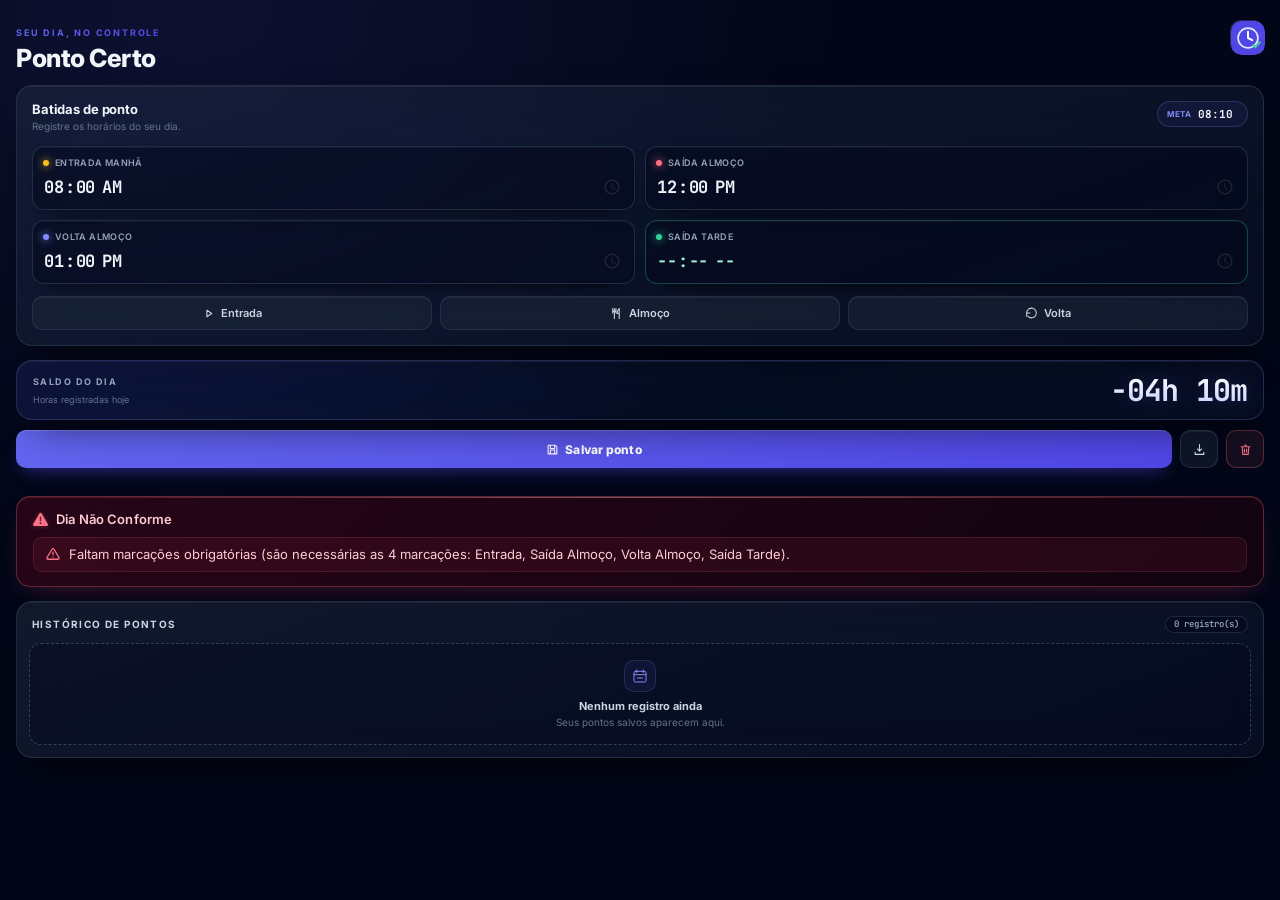
==== commit 063580a2: "Align Ponto Certo rules and visual identity" ====
--- a/extension/popup/popup.html
+++ b/extension/popup/popup.html
@@ -3,28 +3,19 @@
 <head>
   <meta charset="UTF-8">
   <meta name="viewport" content="width=device-width, initial-scale=1.0">
-  <title>Ponto Certo Popup</title>
+  <title>Ponto Certo</title>
   <link rel="stylesheet" href="https://cdnjs.cloudflare.com/ajax/libs/font-awesome/6.5.2/css/all.min.css">
   <link rel="stylesheet" href="popup.css">
 </head>
 <body>
   <div class="popup-shell">
-    <div class="aurora aurora-a" aria-hidden="true"></div>
-    <div class="aurora aurora-b" aria-hidden="true"></div>
-
-    <div class="window-bar" aria-hidden="true">
-      <span class="window-dot dot-red"></span><span class="window-dot dot-amber"></span><span class="window-dot dot-green"></span>
-      <span class="window-caption">PONTO CERTO</span>
-      <span class="window-mark">PC<span class="mark-dot">.</span></span>
-    </div>
-
     <div class="popup-content">
       <header class="popup-header">
         <div>
           <span class="eyebrow">SEU DIA, NO CONTROLE</span>
-          <h1>Ponto Certo<span class="heading-period">.</span></h1>
+          <h1>Ponto Certo</h1>
         </div>
-        <span class="header-symbol" aria-hidden="true"><svg viewBox="0 0 24 24" fill="none" stroke="currentColor" stroke-width="1.8" stroke-linecap="round" stroke-linejoin="round"><circle cx="12" cy="12" r="9"/><path d="M12 7v5l3.5 2"/></svg></span>
+        <span class="header-symbol" aria-hidden="true"><img src="../../shared/assets/ponto-certo-mark.svg" alt=""></span>
       </header>
 
       <section class="glass-card popup-card" aria-labelledby="punch-title">
@@ -105,4 +96,4 @@
   </div>
   <script type="module" src="app_logic.js"></script>
 </body>
-</html>+</html>
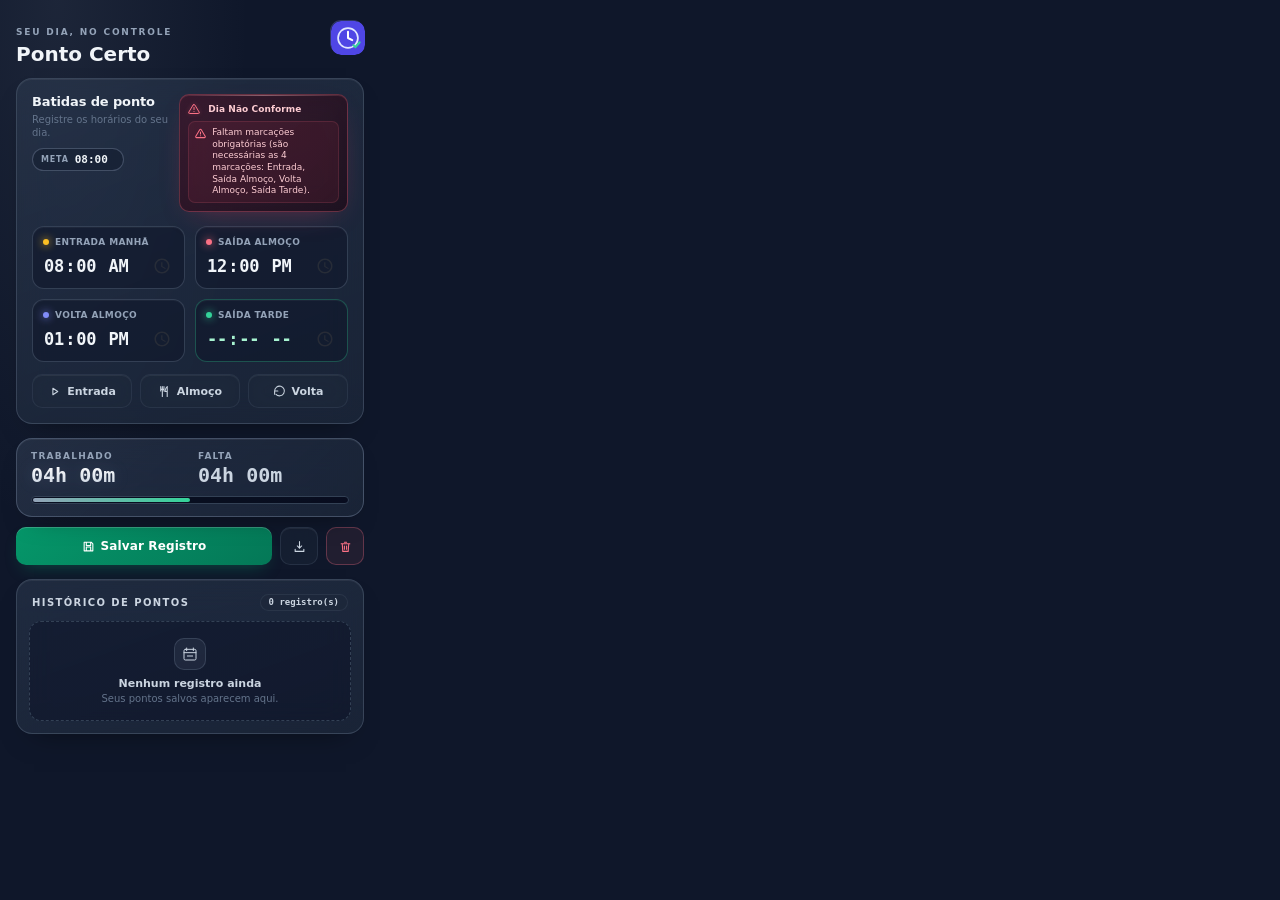
==== commit 291df28a: "feat: improve Ponto Certo history and extension UI" ====
--- a/extension/popup/popup.html
+++ b/extension/popup/popup.html
@@ -4,7 +4,7 @@
   <meta charset="UTF-8">
   <meta name="viewport" content="width=device-width, initial-scale=1.0">
   <title>Ponto Certo</title>
-  <link rel="stylesheet" href="https://cdnjs.cloudflare.com/ajax/libs/font-awesome/6.5.2/css/all.min.css">
+  <link rel="stylesheet" href="../../shared/css/style.css">
   <link rel="stylesheet" href="popup.css">
 </head>
 <body>
@@ -19,15 +19,21 @@
       </header>
 
       <section class="glass-card popup-card" aria-labelledby="punch-title">
-        <div class="card-header">
-          <div>
-            <h2 id="punch-title">Batidas de ponto</h2>
-            <p>Registre os horários do seu dia.</p>
+        <div class="card-header punch-header">
+          <div class="punch-heading">
+            <div class="punch-heading-copy">
+              <h2 id="punch-title">Batidas de ponto</h2>
+              <p>Registre os horários do seu dia.</p>
+            </div>
+            <label class="field-pill" for="input-target-work-hours">
+              <span>Meta</span>
+              <input type="text" id="input-target-work-hours" value="08:00" class="input-small" inputmode="numeric" aria-label="Meta diária em horas e minutos">
+            </label>
           </div>
-          <label class="field-pill" for="input-target-work-hours">
-            <span>Meta</span>
-            <input type="text" id="input-target-work-hours" value="08:10" class="input-small" inputmode="numeric" aria-label="Meta diária em horas e minutos">
-          </label>
+          <div id="compliance-box" class="compliance-box hidden" role="status" aria-live="polite">
+            <div id="compliance-status"></div>
+            <ul id="compliance-messages"></ul>
+          </div>
         </div>
 
         <div class="field-grid">
@@ -57,21 +63,24 @@
       </section>
 
       <div class="action-row">
-        <div class="glass-card summary-row">
-          <span>SALDO DO DIA</span>
-          <strong id="hours-balance">00:00</strong>
-          <span class="balance-caption">Horas registradas hoje</span>
+        <div class="glass-card summary-row" aria-label="Resumo da jornada">
+          <div class="summary-stat">
+            <span>TRABALHADO</span>
+            <strong id="worked-time-text">00h 00m</strong>
+          </div>
+          <div class="summary-stat summary-stat-remaining">
+            <span>FALTA</span>
+            <strong id="remaining-time-text">08h 00m</strong>
+          </div>
+          <div class="progress-track" role="progressbar" aria-label="Progresso da jornada" aria-valuemin="0" aria-valuemax="100" aria-valuenow="0">
+            <span id="progress-bar"></span>
+          </div>
         </div>
         <div class="button-group">
-          <button id="btn-salvar" type="button" class="btn-primary"><svg viewBox="0 0 24 24" fill="none" stroke="currentColor" stroke-width="2" stroke-linecap="round" stroke-linejoin="round" aria-hidden="true"><path d="M4 4h13l3 3v13H4zM8 4v6h8V4M8 20v-7h8v7"/></svg>Salvar ponto</button>
+          <button id="btn-salvar" type="button" class="btn-primary"><svg viewBox="0 0 24 24" fill="none" stroke="currentColor" stroke-width="2" stroke-linecap="round" stroke-linejoin="round" aria-hidden="true"><path d="M4 4h13l3 3v13H4zM8 4v6h8V4M8 20v-7h8v7"/></svg>Salvar Registro</button>
           <button id="btn-export" type="button" class="btn-secondary btn-icon" title="Exportar histórico" aria-label="Exportar histórico"><svg viewBox="0 0 24 24" fill="none" stroke="currentColor" stroke-width="2" stroke-linecap="round" stroke-linejoin="round" aria-hidden="true"><path d="M12 3v12m-4-4 4 4 4-4M4 17v4h16v-4"/></svg></button>
           <button id="btn-limpar" type="button" class="btn-danger btn-icon" title="Limpar horários" aria-label="Limpar horários"><svg viewBox="0 0 24 24" fill="none" stroke="currentColor" stroke-width="2" stroke-linecap="round" stroke-linejoin="round" aria-hidden="true"><path d="M4 7h16M10 4h4m-8 3 1 14h10l1-14M10 11v6m4-6v6"/></svg></button>
         </div>
-      </div>
-
-      <div id="compliance-box" class="compliance-box hidden">
-        <div id="compliance-status"></div>
-        <ul id="compliance-messages"></ul>
       </div>
 
       <section class="glass-card history-section" aria-labelledby="history-title">
--- a/shared/css/style.css
+++ b/shared/css/style.css
@@ -0,0 +1,36 @@
+:root {
+	--slate-950: #020617;
+	--slate-900: #0f172a;
+	--slate-800: #1e293b;
+	--slate-700: #334155;
+	--slate-500: #64748b;
+	--slate-400: #94a3b8;
+	--slate-300: #cbd5e1;
+	--slate-100: #f1f5f9;
+	--sky: #818cf8;
+	--cyan: #6366f1;
+	--emerald: #34d399;
+	--amber: #fbbf24;
+	--rose: #fb7185;
+	--glass: rgba(15, 23, 42, 0.55);
+	--glass-line: rgba(51, 65, 85, 0.55);
+	--glass-hi: rgba(255, 255, 255, 0.06);
+	--neon: linear-gradient(135deg, #6366f1 0%, #4f46e5 100%);
+	color-scheme: dark;
+}
+
+body { font-family: "Segoe UI", system-ui, sans-serif; }
+.glass { background: rgba(255, 255, 255, 0.05); backdrop-filter: blur(10px); }
+.glass-light { background: rgba(255, 255, 255, 0.85); backdrop-filter: blur(10px); }
+
+.field-invalid {
+	color: #fecdd3 !important;
+	border-color: var(--rose) !important;
+	background-color: rgba(136, 19, 55, 0.16) !important;
+	box-shadow: 0 0 0 2px rgba(251, 113, 133, 0.12) !important;
+}
+
+.field-invalid:focus {
+	border-color: var(--rose) !important;
+	box-shadow: 0 0 0 3px rgba(251, 113, 133, 0.2) !important;
+}
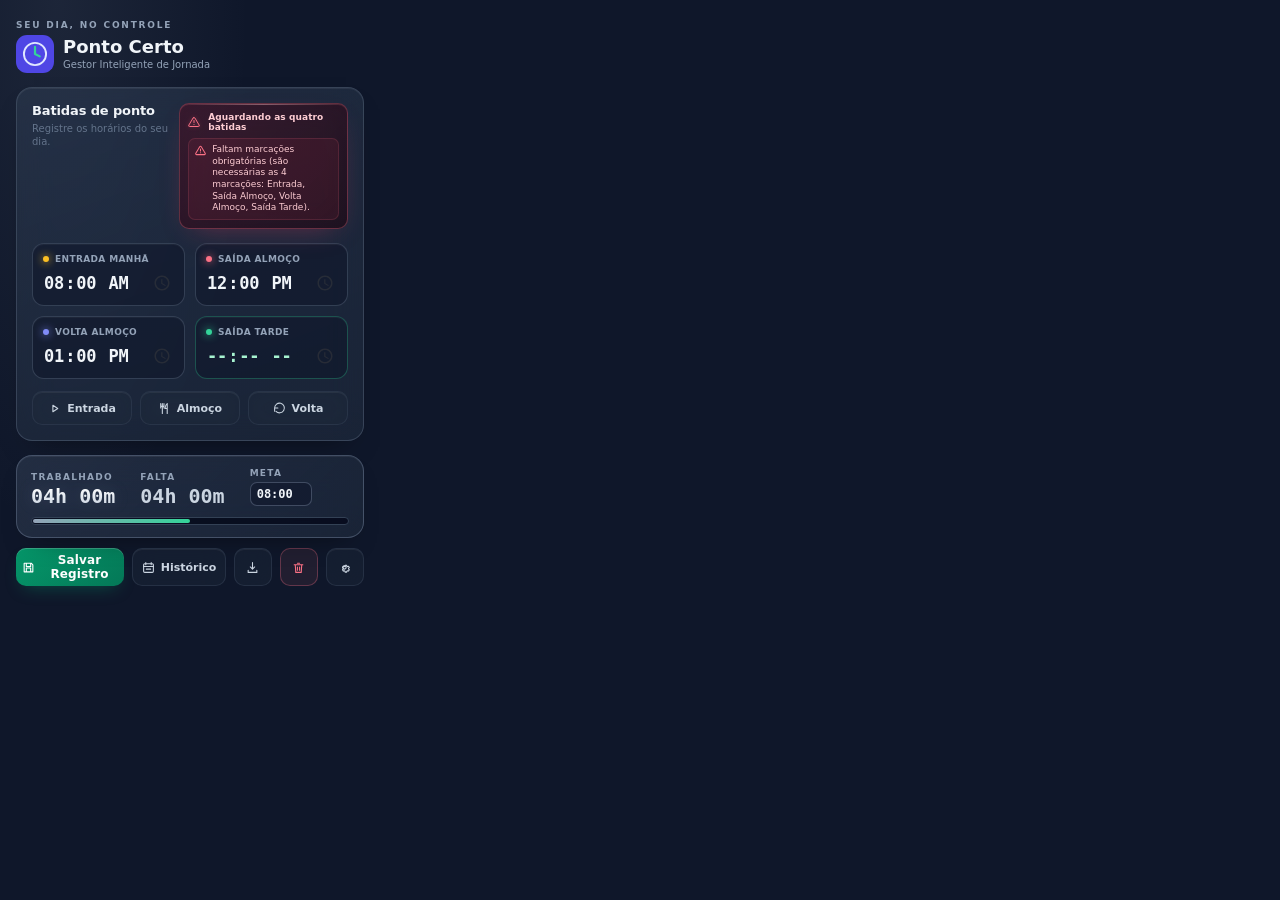
==== commit 7f3d1d8c: "feat: add configurable work profile and extension branding" ====
--- a/extension/popup/popup.html
+++ b/extension/popup/popup.html
@@ -11,11 +11,14 @@
   <div class="popup-shell">
     <div class="popup-content">
       <header class="popup-header">
-        <div>
-          <span class="eyebrow">SEU DIA, NO CONTROLE</span>
-          <h1>Ponto Certo</h1>
+        <span class="eyebrow">SEU DIA, NO CONTROLE</span>
+        <div class="popup-brand-line">
+          <img class="popup-brand-mark" src="../../shared/assets/ponto-certo-mark.svg" alt="">
+          <div class="popup-brand-copy">
+            <h1>Ponto Certo</h1>
+            <p>Gestor Inteligente de Jornada</p>
+          </div>
         </div>
-        <span class="header-symbol" aria-hidden="true"><img src="../../shared/assets/ponto-certo-mark.svg" alt=""></span>
       </header>
 
       <section class="glass-card popup-card" aria-labelledby="punch-title">
@@ -25,10 +28,6 @@
               <h2 id="punch-title">Batidas de ponto</h2>
               <p>Registre os horários do seu dia.</p>
             </div>
-            <label class="field-pill" for="input-target-work-hours">
-              <span>Meta</span>
-              <input type="text" id="input-target-work-hours" value="08:00" class="input-small" inputmode="numeric" aria-label="Meta diária em horas e minutos">
-            </label>
           </div>
           <div id="compliance-box" class="compliance-box hidden" role="status" aria-live="polite">
             <div id="compliance-status"></div>
@@ -72,33 +71,25 @@
             <span>FALTA</span>
             <strong id="remaining-time-text">08h 00m</strong>
           </div>
+          <label class="summary-stat summary-stat-target" for="input-target-work-hours">
+            <span>META</span>
+            <input type="text" id="input-target-work-hours" value="08:00" class="input-small" aria-label="Meta diária configurada" readonly>
+          </label>
           <div class="progress-track" role="progressbar" aria-label="Progresso da jornada" aria-valuemin="0" aria-valuemax="100" aria-valuenow="0">
             <span id="progress-bar"></span>
           </div>
         </div>
         <div class="button-group">
           <button id="btn-salvar" type="button" class="btn-primary"><svg viewBox="0 0 24 24" fill="none" stroke="currentColor" stroke-width="2" stroke-linecap="round" stroke-linejoin="round" aria-hidden="true"><path d="M4 4h13l3 3v13H4zM8 4v6h8V4M8 20v-7h8v7"/></svg>Salvar Registro</button>
+          <button id="btn-history" type="button" class="btn-secondary"><svg viewBox="0 0 24 24" fill="none" stroke="currentColor" stroke-width="2" stroke-linecap="round" stroke-linejoin="round" aria-hidden="true"><rect x="3" y="5" width="18" height="16" rx="2"/><path d="M7 3v4m10-4v4M3 10h18M8 15h8"/></svg>Histórico</button>
           <button id="btn-export" type="button" class="btn-secondary btn-icon" title="Exportar histórico" aria-label="Exportar histórico"><svg viewBox="0 0 24 24" fill="none" stroke="currentColor" stroke-width="2" stroke-linecap="round" stroke-linejoin="round" aria-hidden="true"><path d="M12 3v12m-4-4 4 4 4-4M4 17v4h16v-4"/></svg></button>
           <button id="btn-limpar" type="button" class="btn-danger btn-icon" title="Limpar horários" aria-label="Limpar horários"><svg viewBox="0 0 24 24" fill="none" stroke="currentColor" stroke-width="2" stroke-linecap="round" stroke-linejoin="round" aria-hidden="true"><path d="M4 7h16M10 4h4m-8 3 1 14h10l1-14M10 11v6m4-6v6"/></svg></button>
+          <button id="btn-settings-toggle" type="button" class="btn-secondary btn-icon" title="Configurar perfil de jornada" aria-label="Configurar perfil de jornada" aria-expanded="false" aria-controls="work-profile-panel"><svg viewBox="0 0 24 24" fill="none" stroke="currentColor" stroke-width="2" stroke-linecap="round" stroke-linejoin="round" aria-hidden="true"><circle cx="12" cy="12" r="3"/><path d="m19.4 15 .1.1 1.4 1.1-1.4 2.4-1.7-.7a8 8 0 0 1-1.5.9l-.3 1.8h-2.8l-.3-1.8a8 8 0 0 1-1.5-.9l-1.7.7-1.4-2.4 1.4-1.1a8 8 0 0 1 0-1.8l-1.4-1.1 1.4-2.4 1.7.7a8 8 0 0 1 1.5-.9l.3-1.8h2.8l.3 1.8a8 8 0 0 1 1.5.9l1.7-.7 1.4 2.4-1.4 1.1a8 8 0 0 1 0 1.7Z"/></svg></button>
         </div>
       </div>
-
-      <section class="glass-card history-section" aria-labelledby="history-title">
-        <div class="card-header history-header">
-          <h2 id="history-title">Histórico de pontos</h2>
-          <span id="history-count">0 registro(s)</span>
-        </div>
-        <div class="table-wrapper">
-          <table class="history-table">
-            <thead><tr><th>Data</th><th>Entrada 1</th><th>Saída 1</th><th>Entrada 2</th><th>Saída 2</th><th>Total</th><th>Ação</th></tr></thead>
-            <tbody id="history-table-body"><!-- Populado dinamicamente --></tbody>
-          </table>
-        </div>
-        <div id="history-empty-msg" class="empty-msg">
-          <span class="empty-icon" aria-hidden="true"><svg viewBox="0 0 24 24" fill="none" stroke="currentColor" stroke-width="1.5" stroke-linecap="round" stroke-linejoin="round"><rect x="3" y="5" width="18" height="16" rx="2"/><path d="M7 3v4M17 3v4M3 10h18M8 15h8"/></svg></span>
-          <strong>Nenhum registro ainda</strong>
-          <span>Seus pontos salvos aparecem aqui.</span>
-        </div>
+      <section id="work-profile-panel" class="work-profile-panel hidden" aria-labelledby="work-profile-title">
+        <h2 id="work-profile-title">Configurações do perfil</h2>
+        <div id="work-profile-form-container"></div>
       </section>
     </div>
     <div id="toast-container" class="toast-container" role="status" aria-live="polite"></div>
--- a/shared/css/style.css
+++ b/shared/css/style.css
@@ -34,3 +34,25 @@
 	border-color: var(--rose) !important;
 	box-shadow: 0 0 0 3px rgba(251, 113, 133, 0.2) !important;
 }
+
+.work-profile-form { display: grid; gap: 14px; }
+.work-profile-grid { display: grid; grid-template-columns: repeat(2, minmax(0, 1fr)); gap: 12px; }
+.work-profile-group { display: grid; align-content: start; gap: 10px; min-width: 0; margin: 0; padding: 12px; border: 1px solid rgba(100, 116, 139, 0.45); border-radius: 10px; background: rgba(15, 23, 42, 0.42); }
+.work-profile-group legend { padding: 0 5px; color: var(--slate-200, #e2e8f0); font-size: 12px; font-weight: 700; }
+.work-profile-field { display: grid; gap: 5px; min-width: 0; color: var(--slate-400); font-size: 11px; font-weight: 600; }
+.work-profile-field input { width: 100%; min-width: 0; min-height: 34px; padding: 6px 8px; border: 1px solid rgba(100, 116, 139, 0.5); border-radius: 7px; color: var(--slate-100); background: rgba(2, 6, 23, 0.45); font-size: 13px; }
+.work-profile-field input:focus { outline: 2px solid rgba(148, 163, 184, 0.5); outline-offset: 1px; }
+.work-profile-pair { display: grid; grid-template-columns: repeat(2, minmax(0, 1fr)); gap: 8px; }
+.work-profile-toggle { display: flex; align-items: center; gap: 8px; color: var(--slate-300); font-size: 11px; }
+.work-profile-toggle input { width: 14px; height: 14px; accent-color: #64748b; }
+.work-profile-field input:disabled { opacity: 0.55; }
+.work-profile-note { color: var(--slate-400); font-size: 11px; line-height: 1.5; }
+.work-profile-feedback { min-height: 16px; font-size: 11px; }
+.work-profile-feedback.is-error { color: #fda4af; }
+.work-profile-feedback.is-success { color: #6ee7b7; }
+.work-profile-save { justify-self: start; min-height: 38px; padding: 8px 14px; border: 0; border-radius: 8px; color: #fff; background: #047857; font-size: 12px; font-weight: 700; }
+.work-profile-save:hover { background: #059669; }
+
+@media (max-width: 640px) {
+	.work-profile-grid { grid-template-columns: minmax(0, 1fr); }
+}
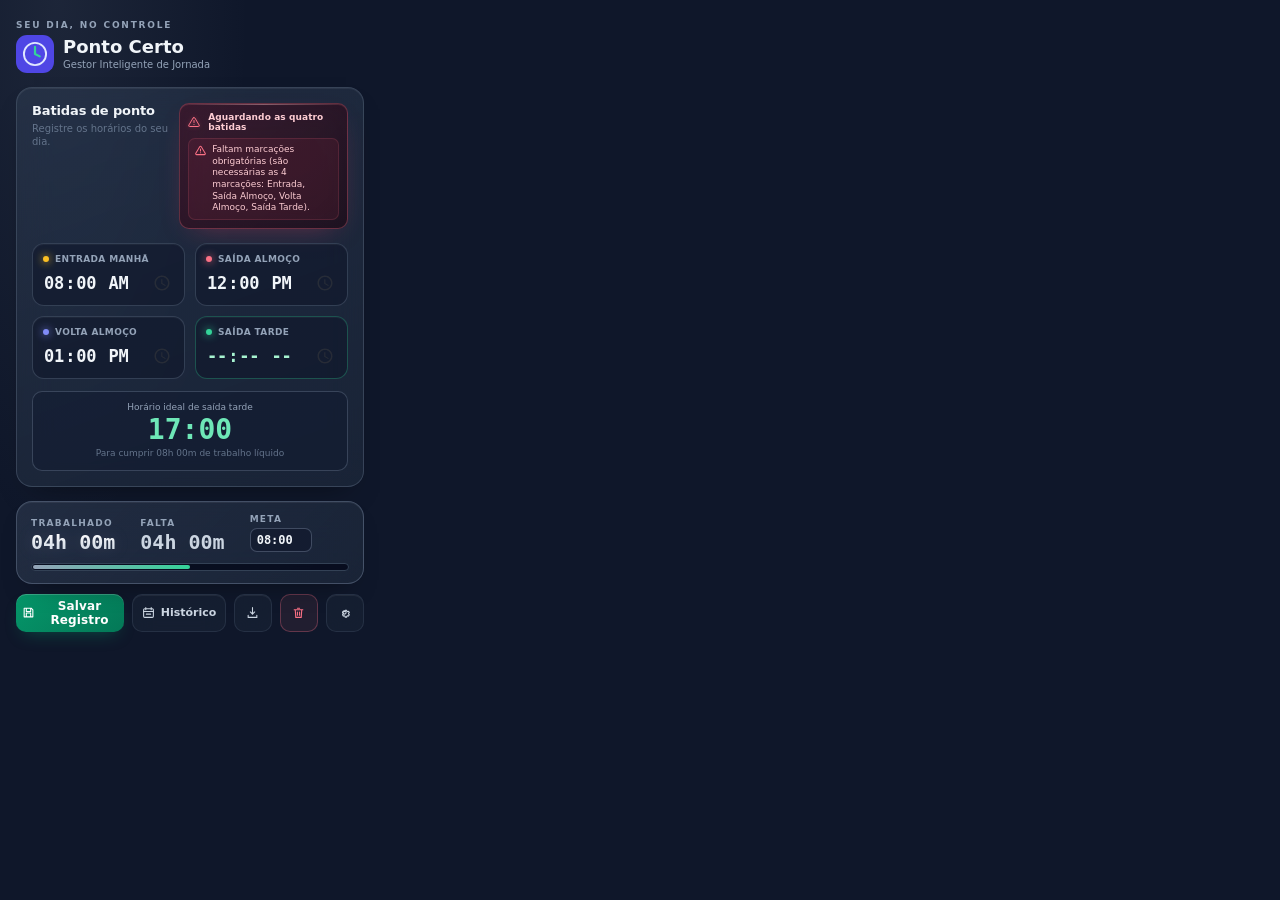
==== commit b9552a3d: "Melhora registro de batidas no popup" ====
--- a/extension/popup/popup.html
+++ b/extension/popup/popup.html
@@ -37,27 +37,31 @@
 
         <div class="field-grid">
           <div class="field-group float-tile">
+            <button type="button" class="tile-stamp" data-input-id="input-entrada-manha" aria-label="Registrar horário atual: Entrada manhã"></button>
             <label for="input-entrada-manha"><span class="field-indicator indicator-amber"></span>Entrada manhã</label>
             <input type="time" id="input-entrada-manha" class="input-field">
           </div>
           <div class="field-group float-tile">
+            <button type="button" class="tile-stamp" data-input-id="input-saida-almoco" aria-label="Registrar horário atual: Saída almoço"></button>
             <label for="input-saida-almoco"><span class="field-indicator indicator-coral"></span>Saída almoço</label>
             <input type="time" id="input-saida-almoco" class="input-field">
           </div>
           <div class="field-group float-tile">
+            <button type="button" class="tile-stamp" data-input-id="input-volta-almoco" aria-label="Registrar horário atual: Volta almoço"></button>
             <label for="input-volta-almoco"><span class="field-indicator indicator-blue"></span>Volta almoço</label>
             <input type="time" id="input-volta-almoco" class="input-field">
           </div>
           <div class="field-group float-tile tile-accent">
+            <button type="button" class="tile-stamp" data-input-id="input-saida-tarde" aria-label="Registrar horário atual: Saída tarde"></button>
             <label for="input-saida-tarde"><span class="field-indicator indicator-green"></span>Saída tarde</label>
             <input type="time" id="input-saida-tarde" placeholder="Automático" class="input-field input-accent">
           </div>
         </div>
 
-        <div class="quick-actions" aria-label="Registrar horário atual">
-          <button id="btn-entrada" type="button" class="btn-secondary"><svg viewBox="0 0 24 24" fill="none" stroke="currentColor" stroke-width="2" stroke-linecap="round" stroke-linejoin="round" aria-hidden="true"><path d="m9 6 9 6-9 6V6Z"/></svg>Entrada</button>
-          <button id="btn-almoco" type="button" class="btn-secondary"><svg viewBox="0 0 24 24" fill="none" stroke="currentColor" stroke-width="2" stroke-linecap="round" stroke-linejoin="round" aria-hidden="true"><path d="M5 3v8M8 3v8M11 3v8M5 8h6M8 11v10M17 3v18M17 3c-3 2-4 5-4 9h4"/></svg>Almoço</button>
-          <button id="btn-volta" type="button" class="btn-secondary"><svg viewBox="0 0 24 24" fill="none" stroke="currentColor" stroke-width="2" stroke-linecap="round" stroke-linejoin="round" aria-hidden="true"><path d="M3 11a9 9 0 1 1 2.6 6.4M3 17v-6h6"/></svg>Volta</button>
+        <div class="target-exit-suggestion" aria-live="polite">
+          <span class="target-exit-label">Horário ideal de saída tarde</span>
+          <strong id="target-exit-display">--:--</strong>
+          <p id="target-exit-subtext">Para cumprir 08h 00m de trabalho líquido</p>
         </div>
       </section>
 
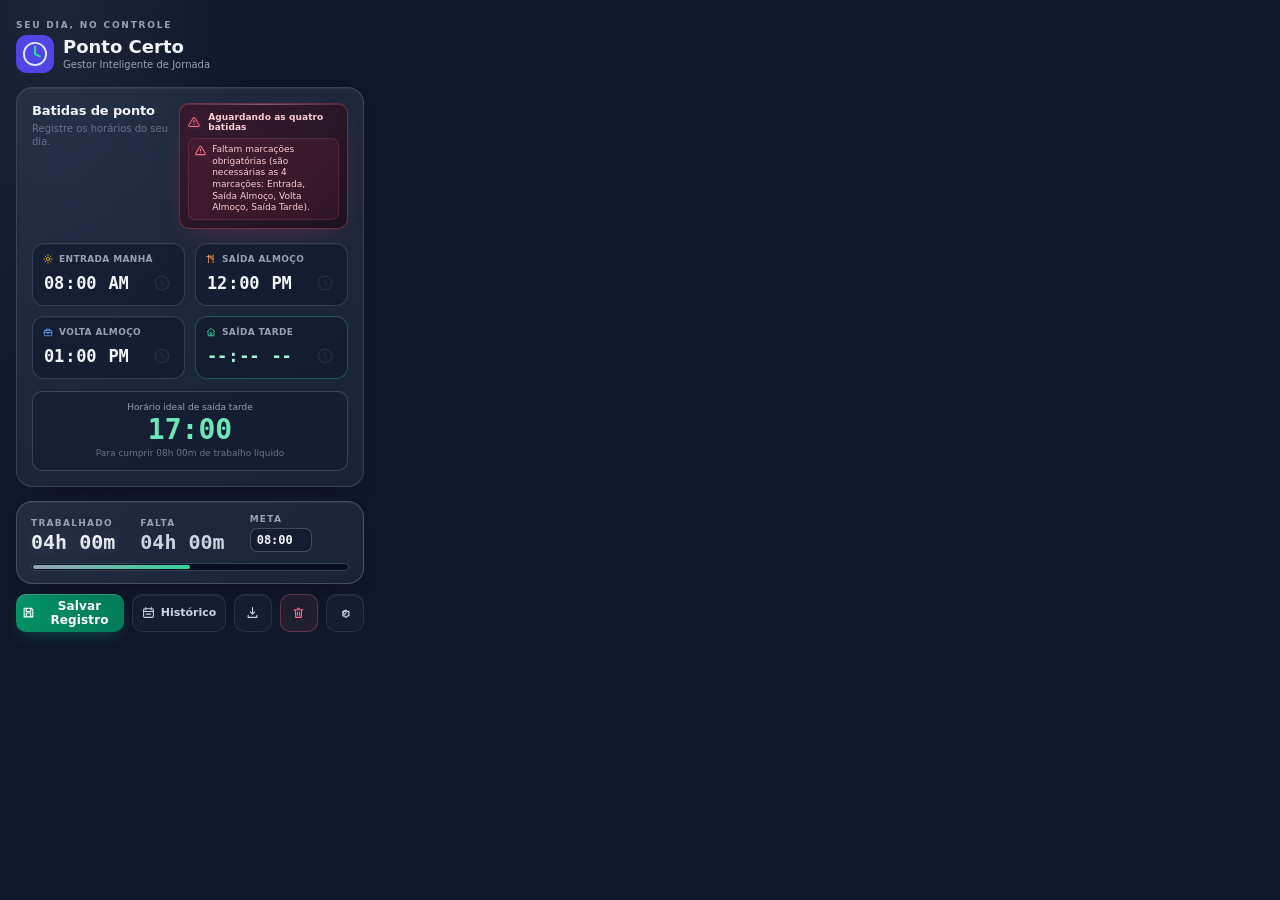
==== commit ed628f31: "Alinha ícones e exibe saldo diário" ====
--- a/extension/popup/popup.html
+++ b/extension/popup/popup.html
@@ -38,22 +38,22 @@
         <div class="field-grid">
           <div class="field-group float-tile">
             <button type="button" class="tile-stamp" data-input-id="input-entrada-manha" aria-label="Registrar horário atual: Entrada manhã"></button>
-            <label for="input-entrada-manha"><span class="field-indicator indicator-amber"></span>Entrada manhã</label>
+            <label for="input-entrada-manha"><svg class="field-icon icon-amber" viewBox="0 0 24 24" fill="none" stroke="currentColor" stroke-width="2" stroke-linecap="round" aria-hidden="true"><circle cx="12" cy="12" r="4"/><path d="M12 2v2m0 16v2M4.93 4.93l1.42 1.42m11.3 11.3 1.42 1.42M2 12h2m16 0h2M4.93 19.07l1.42-1.42m11.3-11.3 1.42-1.42"/></svg>Entrada manhã</label>
             <input type="time" id="input-entrada-manha" class="input-field">
           </div>
           <div class="field-group float-tile">
             <button type="button" class="tile-stamp" data-input-id="input-saida-almoco" aria-label="Registrar horário atual: Saída almoço"></button>
-            <label for="input-saida-almoco"><span class="field-indicator indicator-coral"></span>Saída almoço</label>
+            <label for="input-saida-almoco"><svg class="field-icon icon-orange" viewBox="0 0 24 24" fill="none" stroke="currentColor" stroke-width="2" stroke-linecap="round" aria-hidden="true"><path d="M6 3v7m4-7v7m-8-4h8m-4 4v11M17 3v18m0-18c-3 2-4 5-4 9h4"/></svg>Saída almoço</label>
             <input type="time" id="input-saida-almoco" class="input-field">
           </div>
           <div class="field-group float-tile">
             <button type="button" class="tile-stamp" data-input-id="input-volta-almoco" aria-label="Registrar horário atual: Volta almoço"></button>
-            <label for="input-volta-almoco"><span class="field-indicator indicator-blue"></span>Volta almoço</label>
+            <label for="input-volta-almoco"><svg class="field-icon icon-blue" viewBox="0 0 24 24" fill="none" stroke="currentColor" stroke-width="2" stroke-linecap="round" stroke-linejoin="round" aria-hidden="true"><rect x="3" y="8" width="18" height="13" rx="2"/><path d="M8 8V5h8v3M3 13h18m-11 0v2h4v-2"/></svg>Volta almoço</label>
             <input type="time" id="input-volta-almoco" class="input-field">
           </div>
           <div class="field-group float-tile tile-accent">
             <button type="button" class="tile-stamp" data-input-id="input-saida-tarde" aria-label="Registrar horário atual: Saída tarde"></button>
-            <label for="input-saida-tarde"><span class="field-indicator indicator-green"></span>Saída tarde</label>
+            <label for="input-saida-tarde"><svg class="field-icon icon-green" viewBox="0 0 24 24" fill="none" stroke="currentColor" stroke-width="2" stroke-linecap="round" stroke-linejoin="round" aria-hidden="true"><path d="m3 11 9-8 9 8M5 10v11h14V10m-9 11v-7h4v7"/></svg>Saída tarde</label>
             <input type="time" id="input-saida-tarde" placeholder="Automático" class="input-field input-accent">
           </div>
         </div>
